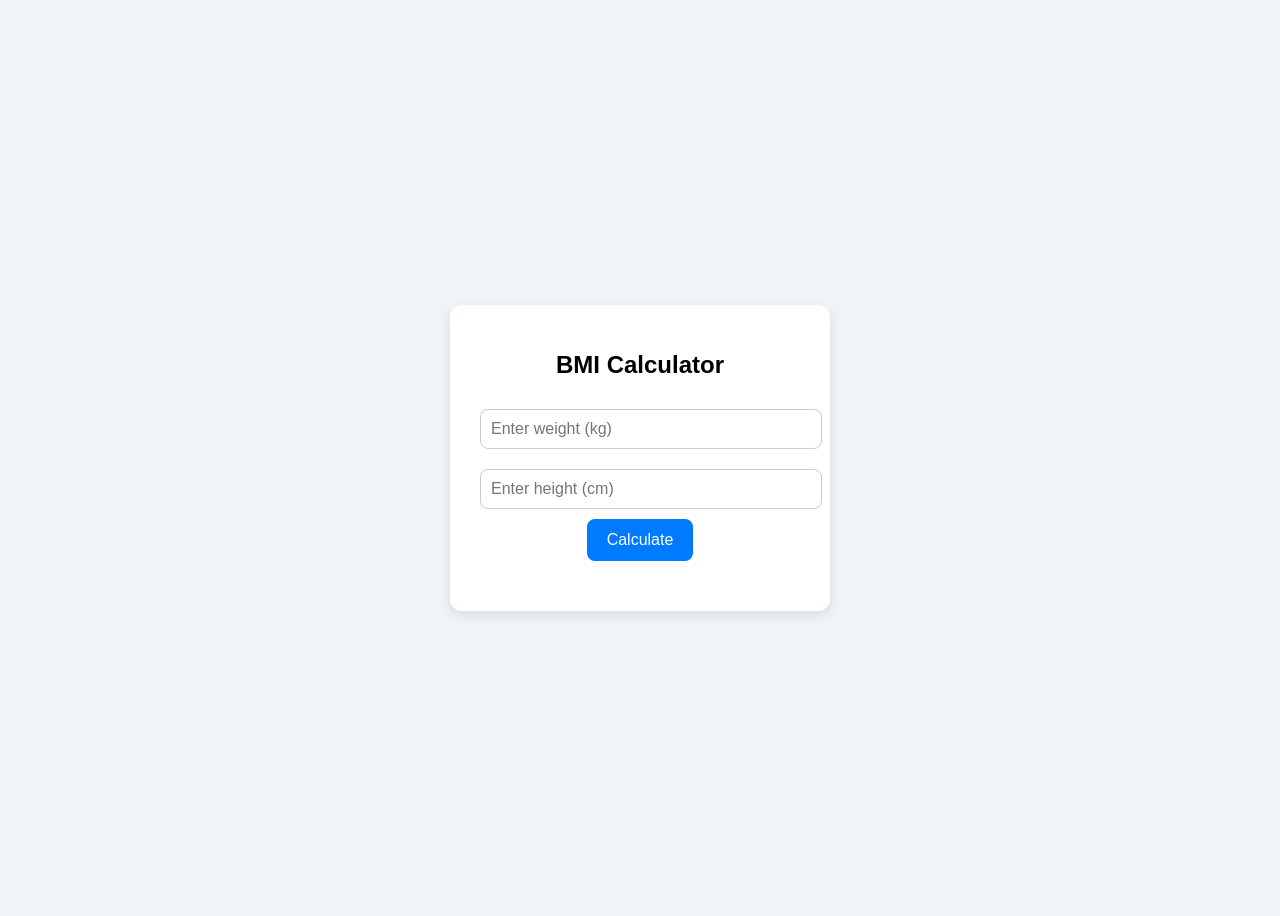
==== calci.html @ 35ed07f1 "Initial commit" ====
<!DOCTYPE html>
<html lang="en">
<head>
  <meta charset="UTF-8">
  <title>BMI Calculator</title>
  <style>
    body {
      font-family: Arial, sans-serif;
      background: #f0f4f8;
      display: flex;
      justify-content: center;
      align-items: center;
      height: 100vh;
    }

    .container {
      background: #fff;
      padding: 30px;
      border-radius: 12px;
      box-shadow: 0 4px 12px rgba(0,0,0,0.1);
      width: 320px;
      text-align: center;
    }

    h1 {
      font-size: 24px;
      margin-bottom: 20px;
    }

    input[type="number"] {
      width: 100%;
      padding: 10px;
      margin: 10px 0;
      border: 1px solid #ccc;
      border-radius: 8px;
      font-size: 16px;
    }

    button {
      padding: 12px 20px;
      background-color: #007BFF;
      color: white;
      border: none;
      border-radius: 8px;
      font-size: 16px;
      cursor: pointer;
      transition: background 0.3s;
    }

    button:hover {
      background-color: #0056b3;
    }

    .result {
      margin-top: 20px;
      font-size: 18px;
    }

    .category {
      font-weight: bold;
      margin-top: 10px;
    }
  </style>
</head>
<body>

  <div class="container">
    <h1>BMI Calculator</h1>
    <input type="number" id="weight" placeholder="Enter weight (kg)" min="1" />
    <input type="number" id="height" placeholder="Enter height (cm)" min="50" />
    <button onclick="calculateBMI()">Calculate</button>
    <div class="result" id="result"></div>
  </div>

  <script>
    function calculateBMI() {
      const weight = parseFloat(document.getElementById("weight").value);
      const heightCm = parseFloat(document.getElementById("height").value);
      const resultDiv = document.getElementById("result");

      if (isNaN(weight) || isNaN(heightCm) || weight <= 0 || heightCm <= 0) {
        resultDiv.innerHTML = "⚠️ Please enter valid positive numbers.";
        resultDiv.style.color = "red";
        return;
      }

      const heightM = heightCm / 100; // Convert cm to meters
      const bmi = weight / (heightM * heightM);
      let category = "";

      if (bmi < 18.5) {
        category = "Underweight";
      } else if (bmi < 24.9) {
        category = "Normal weight";
      } else if (bmi < 29.9) {
        category = "Overweight";
      } else {
        category = "Obese";
      }

      resultDiv.style.color = "#333";
      resultDiv.innerHTML = `Your BMI is <strong>${bmi.toFixed(2)}</strong><div class="category">Category: ${category}</div>`;
    }
  </script>

</body>
</html>
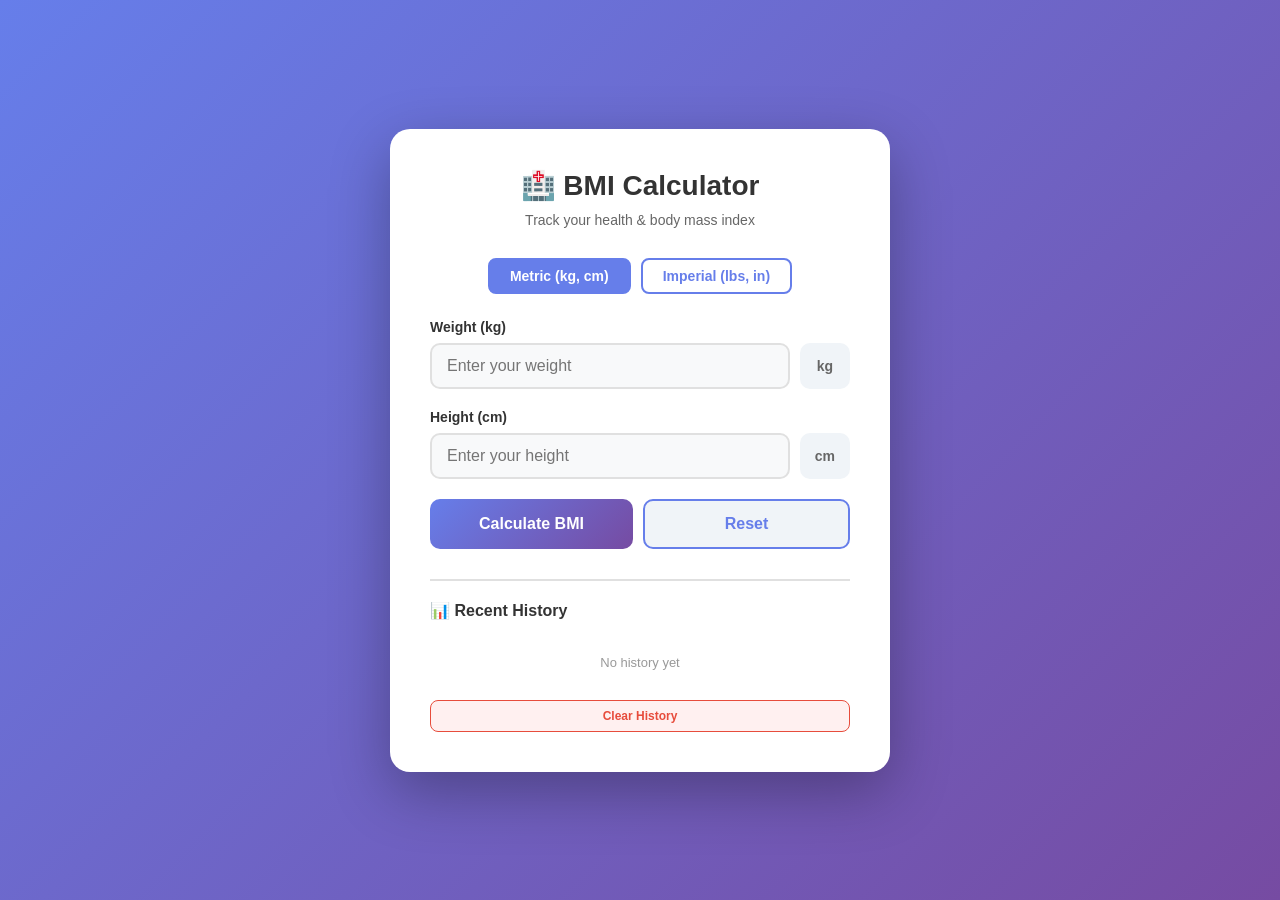
==== commit 99ecdc7e: "new features" ====
--- a/calci.html
+++ b/calci.html
@@ -2,105 +2,619 @@
 <html lang="en">
 <head>
   <meta charset="UTF-8">
-  <title>BMI Calculator</title>
+  <meta name="viewport" content="width=device-width, initial-scale=1.0">
+  <title>BMI Calculator & Health Tracker</title>
   <style>
+    * {
+      margin: 0;
+      padding: 0;
+      box-sizing: border-box;
+    }
+
     body {
-      font-family: Arial, sans-serif;
-      background: #f0f4f8;
+      font-family: 'Segoe UI', Tahoma, Geneva, Verdana, sans-serif;
+      background: linear-gradient(135deg, #667eea 0%, #764ba2 100%);
       display: flex;
       justify-content: center;
       align-items: center;
-      height: 100vh;
+      min-height: 100vh;
+      padding: 20px;
     }
 
     .container {
       background: #fff;
-      padding: 30px;
-      border-radius: 12px;
-      box-shadow: 0 4px 12px rgba(0,0,0,0.1);
-      width: 320px;
+      padding: 40px;
+      border-radius: 20px;
+      box-shadow: 0 20px 60px rgba(0, 0, 0, 0.3);
+      width: 100%;
+      max-width: 500px;
+    }
+
+    h1 {
+      font-size: 28px;
+      margin-bottom: 10px;
+      color: #333;
       text-align: center;
     }
 
-    h1 {
-      font-size: 24px;
+    .subtitle {
+      text-align: center;
+      color: #666;
+      margin-bottom: 30px;
+      font-size: 14px;
+    }
+
+    .unit-toggle {
+      display: flex;
+      justify-content: center;
+      gap: 10px;
+      margin-bottom: 25px;
+    }
+
+    .unit-btn {
+      padding: 8px 20px;
+      border: 2px solid #667eea;
+      background: #fff;
+      color: #667eea;
+      border-radius: 8px;
+      cursor: pointer;
+      font-weight: 600;
+      transition: all 0.3s;
+      font-size: 14px;
+    }
+
+    .unit-btn.active {
+      background: #667eea;
+      color: #fff;
+    }
+
+    .unit-btn:hover {
+      transform: translateY(-2px);
+    }
+
+    .form-group {
       margin-bottom: 20px;
     }
 
+    label {
+      display: block;
+      margin-bottom: 8px;
+      color: #333;
+      font-weight: 600;
+      font-size: 14px;
+    }
+
+    .input-wrapper {
+      position: relative;
+      display: flex;
+      gap: 10px;
+    }
+
     input[type="number"] {
-      width: 100%;
-      padding: 10px;
-      margin: 10px 0;
-      border: 1px solid #ccc;
-      border-radius: 8px;
+      flex: 1;
+      padding: 12px 15px;
+      border: 2px solid #e0e0e0;
+      border-radius: 10px;
       font-size: 16px;
-    }
-
-    button {
-      padding: 12px 20px;
-      background-color: #007BFF;
+      transition: all 0.3s;
+      background: #f8f9fa;
+    }
+
+    input[type="number"]:focus {
+      outline: none;
+      border-color: #667eea;
+      background: #fff;
+      box-shadow: 0 0 0 3px rgba(102, 126, 234, 0.1);
+    }
+
+    .unit-label {
+      padding: 12px 15px;
+      background: #f0f4f8;
+      border-radius: 10px;
+      display: flex;
+      align-items: center;
+      color: #666;
+      font-weight: 600;
+      min-width: 50px;
+      justify-content: center;
+      font-size: 14px;
+    }
+
+    .btn-group {
+      display: flex;
+      gap: 10px;
+      margin-bottom: 25px;
+    }
+
+    button.calculate {
+      flex: 1;
+      padding: 14px 20px;
+      background: linear-gradient(135deg, #667eea 0%, #764ba2 100%);
       color: white;
       border: none;
+      border-radius: 10px;
+      font-size: 16px;
+      font-weight: 600;
+      cursor: pointer;
+      transition: all 0.3s;
+    }
+
+    button.calculate:hover {
+      transform: translateY(-2px);
+      box-shadow: 0 10px 20px rgba(102, 126, 234, 0.3);
+    }
+
+    button.calculate:active {
+      transform: translateY(0);
+    }
+
+    button.reset {
+      flex: 1;
+      padding: 14px 20px;
+      background: #f0f4f8;
+      color: #667eea;
+      border: 2px solid #667eea;
+      border-radius: 10px;
+      font-size: 16px;
+      font-weight: 600;
+      cursor: pointer;
+      transition: all 0.3s;
+    }
+
+    button.reset:hover {
+      background: #e8ecf5;
+    }
+
+    .result-container {
+      display: none;
+      margin-top: 30px;
+      padding: 25px;
+      background: #f8f9fa;
+      border-radius: 15px;
+      border-left: 5px solid #667eea;
+    }
+
+    .result-container.show {
+      display: block;
+      animation: slideIn 0.4s ease;
+    }
+
+    @keyframes slideIn {
+      from {
+        opacity: 0;
+        transform: translateY(-10px);
+      }
+      to {
+        opacity: 1;
+        transform: translateY(0);
+      }
+    }
+
+    .bmi-value {
+      font-size: 48px;
+      font-weight: bold;
+      color: #667eea;
+      text-align: center;
+      margin-bottom: 10px;
+    }
+
+    .bmi-category {
+      font-size: 20px;
+      font-weight: 600;
+      text-align: center;
+      margin-bottom: 20px;
+      padding: 10px;
       border-radius: 8px;
+      background: #fff;
+    }
+
+    .bmi-category.underweight {
+      color: #3498db;
+      border: 2px solid #3498db;
+    }
+
+    .bmi-category.normal {
+      color: #27ae60;
+      border: 2px solid #27ae60;
+    }
+
+    .bmi-category.overweight {
+      color: #f39c12;
+      border: 2px solid #f39c12;
+    }
+
+    .bmi-category.obese {
+      color: #e74c3c;
+      border: 2px solid #e74c3c;
+    }
+
+    .bmi-range {
+      display: grid;
+      grid-template-columns: repeat(4, 1fr);
+      gap: 10px;
+      margin-top: 20px;
+      font-size: 12px;
+      text-align: center;
+    }
+
+    .range-item {
+      padding: 12px 8px;
+      border-radius: 8px;
+      background: #fff;
+      border: 2px solid #e0e0e0;
+    }
+
+    .range-item.current {
+      border-color: #667eea;
+      background: #f0f4f8;
+      font-weight: 600;
+    }
+
+    .range-label {
+      display: block;
+      font-weight: 600;
+      margin-bottom: 5px;
+    }
+
+    .range-value {
+      display: block;
+      color: #666;
+      font-size: 11px;
+    }
+
+    .health-tips {
+      margin-top: 20px;
+      padding: 15px;
+      background: #fff;
+      border-radius: 8px;
+      border-left: 4px solid #667eea;
+    }
+
+    .health-tips h4 {
+      color: #667eea;
+      margin-bottom: 10px;
+      font-size: 14px;
+    }
+
+    .health-tips p {
+      color: #666;
+      font-size: 13px;
+      line-height: 1.6;
+      margin: 0;
+    }
+
+    .history {
+      margin-top: 30px;
+      padding-top: 20px;
+      border-top: 2px solid #e0e0e0;
+    }
+
+    .history h3 {
       font-size: 16px;
+      color: #333;
+      margin-bottom: 15px;
+    }
+
+    .history-list {
+      max-height: 200px;
+      overflow-y: auto;
+    }
+
+    .history-item {
+      display: flex;
+      justify-content: space-between;
+      align-items: center;
+      padding: 10px;
+      background: #f8f9fa;
+      border-radius: 8px;
+      margin-bottom: 8px;
+      font-size: 13px;
+    }
+
+    .history-item-value {
+      font-weight: 600;
+      color: #667eea;
+    }
+
+    .history-item-date {
+      color: #999;
+      font-size: 12px;
+    }
+
+    .clear-history {
+      width: 100%;
+      padding: 8px;
+      background: #fff0f0;
+      color: #e74c3c;
+      border: 1px solid #e74c3c;
+      border-radius: 8px;
       cursor: pointer;
-      transition: background 0.3s;
-    }
-
-    button:hover {
-      background-color: #0056b3;
-    }
-
-    .result {
-      margin-top: 20px;
-      font-size: 18px;
-    }
-
-    .category {
-      font-weight: bold;
+      font-size: 12px;
+      font-weight: 600;
+      transition: all 0.3s;
       margin-top: 10px;
+    }
+
+    .clear-history:hover {
+      background: #e74c3c;
+      color: #fff;
+    }
+
+    .error {
+      color: #e74c3c;
+      padding: 12px;
+      background: #ffe6e6;
+      border-radius: 8px;
+      margin-bottom: 20px;
+      text-align: center;
+      font-weight: 500;
+      display: none;
+    }
+
+    .error.show {
+      display: block;
+      animation: shake 0.3s ease;
+    }
+
+    @keyframes shake {
+      0%, 100% { transform: translateX(0); }
+      25% { transform: translateX(-5px); }
+      75% { transform: translateX(5px); }
+    }
+
+    @media (max-width: 480px) {
+      .container {
+        padding: 25px;
+      }
+
+      h1 {
+        font-size: 24px;
+      }
+
+      .bmi-value {
+        font-size: 36px;
+      }
+
+      .bmi-range {
+        grid-template-columns: repeat(2, 1fr);
+      }
     }
   </style>
 </head>
 <body>
 
   <div class="container">
-    <h1>BMI Calculator</h1>
-    <input type="number" id="weight" placeholder="Enter weight (kg)" min="1" />
-    <input type="number" id="height" placeholder="Enter height (cm)" min="50" />
-    <button onclick="calculateBMI()">Calculate</button>
-    <div class="result" id="result"></div>
+    <h1>🏥 BMI Calculator</h1>
+    <p class="subtitle">Track your health & body mass index</p>
+
+    <div class="error" id="error"></div>
+
+    <div class="unit-toggle">
+      <button class="unit-btn active" onclick="setUnit('metric')">Metric (kg, cm)</button>
+      <button class="unit-btn" onclick="setUnit('imperial')">Imperial (lbs, in)</button>
+    </div>
+
+    <div class="form-group">
+      <label for="weight">Weight <span id="weight-unit">(kg)</span></label>
+      <div class="input-wrapper">
+        <input type="number" id="weight" placeholder="Enter your weight" min="1" step="0.1" />
+        <div class="unit-label" id="weight-label">kg</div>
+      </div>
+    </div>
+
+    <div class="form-group">
+      <label for="height">Height <span id="height-unit">(cm)</span></label>
+      <div class="input-wrapper">
+        <input type="number" id="height" placeholder="Enter your height" min="50" step="0.1" />
+        <div class="unit-label" id="height-label">cm</div>
+      </div>
+    </div>
+
+    <div class="btn-group">
+      <button class="calculate" onclick="calculateBMI()">Calculate BMI</button>
+      <button class="reset" onclick="resetForm()">Reset</button>
+    </div>
+
+    <div class="result-container" id="resultContainer">
+      <div class="bmi-value" id="bmiValue">0.00</div>
+      <div class="bmi-category" id="categoryDisplay"></div>
+
+      <div class="bmi-range">
+        <div class="range-item">
+          <span class="range-label">Underweight</span>
+          <span class="range-value">&lt; 18.5</span>
+        </div>
+        <div class="range-item">
+          <span class="range-label">Normal</span>
+          <span class="range-value">18.5-24.9</span>
+        </div>
+        <div class="range-item">
+          <span class="range-label">Overweight</span>
+          <span class="range-value">25-29.9</span>
+        </div>
+        <div class="range-item">
+          <span class="range-label">Obese</span>
+          <span class="range-value">&ge; 30</span>
+        </div>
+      </div>
+
+      <div class="health-tips" id="healthTips"></div>
+    </div>
+
+    <div class="history">
+      <h3>📊 Recent History</h3>
+      <div class="history-list" id="historyList">
+        <p style="color: #999; text-align: center; font-size: 13px; padding: 20px;">No history yet</p>
+      </div>
+      <button class="clear-history" onclick="clearHistory()">Clear History</button>
+    </div>
   </div>
 
   <script>
+    let currentUnit = 'metric';
+    let history = JSON.parse(localStorage.getItem('bmiHistory')) || [];
+
+    const healthTipsData = {
+      underweight: "💡 Tips: Eat nutrient-dense foods, include proteins & healthy fats, do strength training.",
+      normal: "✅ Great! Maintain your health with regular exercise and balanced diet.",
+      overweight: "⚠️ Tips: Increase physical activity, reduce calorie intake, drink more water.",
+      obese: "🏥 Tips: Consult a healthcare provider, start with light exercise, plan nutritious meals."
+    };
+
+    function setUnit(unit) {
+      currentUnit = unit;
+      const buttons = document.querySelectorAll('.unit-btn');
+      buttons.forEach(btn => btn.classList.remove('active'));
+      event.target.classList.add('active');
+
+      if (unit === 'metric') {
+        document.getElementById('weight-unit').textContent = '(kg)';
+        document.getElementById('height-unit').textContent = '(cm)';
+        document.getElementById('weight-label').textContent = 'kg';
+        document.getElementById('height-label').textContent = 'cm';
+        document.getElementById('weight').placeholder = 'Enter weight in kg';
+        document.getElementById('height').placeholder = 'Enter height in cm';
+      } else {
+        document.getElementById('weight-unit').textContent = '(lbs)';
+        document.getElementById('height-unit').textContent = '(in)';
+        document.getElementById('weight-label').textContent = 'lbs';
+        document.getElementById('height-label').textContent = 'in';
+        document.getElementById('weight').placeholder = 'Enter weight in lbs';
+        document.getElementById('height').placeholder = 'Enter height in inches';
+      }
+      resetForm();
+    }
+
     function calculateBMI() {
-      const weight = parseFloat(document.getElementById("weight").value);
-      const heightCm = parseFloat(document.getElementById("height").value);
-      const resultDiv = document.getElementById("result");
-
-      if (isNaN(weight) || isNaN(heightCm) || weight <= 0 || heightCm <= 0) {
-        resultDiv.innerHTML = "⚠️ Please enter valid positive numbers.";
-        resultDiv.style.color = "red";
+      const errorDiv = document.getElementById('error');
+      errorDiv.classList.remove('show');
+
+      const weight = parseFloat(document.getElementById('weight').value);
+      const height = parseFloat(document.getElementById('height').value);
+
+      if (isNaN(weight) || isNaN(height) || weight <= 0 || height <= 0) {
+        showError('⚠️ Please enter valid positive numbers for both weight and height.');
         return;
       }
 
-      const heightM = heightCm / 100; // Convert cm to meters
-      const bmi = weight / (heightM * heightM);
-      let category = "";
+      let bmi;
+      if (currentUnit === 'metric') {
+        const heightM = height / 100;
+        bmi = weight / (heightM * heightM);
+      } else {
+        // Imperial formula: (weight in lbs / (height in inches)²) × 703
+        bmi = (weight / (height * height)) * 703;
+      }
+
+      let category = '';
+      let categoryClass = '';
 
       if (bmi < 18.5) {
-        category = "Underweight";
-      } else if (bmi < 24.9) {
-        category = "Normal weight";
-      } else if (bmi < 29.9) {
-        category = "Overweight";
+        category = 'Underweight';
+        categoryClass = 'underweight';
+      } else if (bmi < 25) {
+        category = 'Normal Weight';
+        categoryClass = 'normal';
+      } else if (bmi < 30) {
+        category = 'Overweight';
+        categoryClass = 'overweight';
       } else {
-        category = "Obese";
-      }
-
-      resultDiv.style.color = "#333";
-      resultDiv.innerHTML = `Your BMI is <strong>${bmi.toFixed(2)}</strong><div class="category">Category: ${category}</div>`;
-    }
+        category = 'Obese';
+        categoryClass = 'obese';
+      }
+
+      displayResult(bmi, category, categoryClass);
+      addToHistory(bmi, category);
+    }
+
+    function displayResult(bmi, category, categoryClass) {
+      document.getElementById('bmiValue').textContent = bmi.toFixed(2);
+
+      const categoryDisplay = document.getElementById('categoryDisplay');
+      categoryDisplay.textContent = category;
+      categoryDisplay.className = `bmi-category ${categoryClass}`;
+
+      // Update range items
+      const rangeItems = document.querySelectorAll('.range-item');
+      rangeItems.forEach(item => item.classList.remove('current'));
+      
+      const categoryMap = { underweight: 0, normal: 1, overweight: 2, obese: 3 };
+      if (categoryClass in categoryMap) {
+        rangeItems[categoryMap[categoryClass]].classList.add('current');
+      }
+
+      // Display health tips
+      const tipsKey = categoryClass === 'normal' ? 'normal' : categoryClass;
+      document.getElementById('healthTips').innerHTML = 
+        `<h4>📝 Personalized Tips</h4><p>${healthTipsData[tipsKey]}</p>`;
+
+      document.getElementById('resultContainer').classList.add('show');
+    }
+
+    function addToHistory(bmi, category) {
+      const now = new Date();
+      const dateStr = now.toLocaleDateString() + ' ' + now.toLocaleTimeString([], {hour: '2-digit', minute:'2-digit'});
+      
+      history.unshift({ bmi: bmi.toFixed(2), category, date: dateStr });
+      if (history.length > 10) history.pop();
+      
+      localStorage.setItem('bmiHistory', JSON.stringify(history));
+      displayHistory();
+    }
+
+    function displayHistory() {
+      const historyList = document.getElementById('historyList');
+      
+      if (history.length === 0) {
+        historyList.innerHTML = '<p style="color: #999; text-align: center; font-size: 13px; padding: 20px;">No history yet</p>';
+        return;
+      }
+
+      historyList.innerHTML = history.map(item => `
+        <div class="history-item">
+          <div>
+            <span class="history-item-value">${item.bmi}</span>
+            <span style="color: #999; margin-left: 8px;">${item.category}</span>
+          </div>
+          <span class="history-item-date">${item.date}</span>
+        </div>
+      `).join('');
+    }
+
+    function resetForm() {
+      document.getElementById('weight').value = '';
+      document.getElementById('height').value = '';
+      document.getElementById('resultContainer').classList.remove('show');
+      document.getElementById('error').classList.remove('show');
+    }
+
+    function clearHistory() {
+      if (history.length === 0) return;
+      
+      if (confirm('Are you sure you want to clear all history?')) {
+        history = [];
+        localStorage.setItem('bmiHistory', JSON.stringify(history));
+        displayHistory();
+      }
+    }
+
+    function showError(message) {
+      const errorDiv = document.getElementById('error');
+      errorDiv.textContent = message;
+      errorDiv.classList.add('show');
+    }
+
+    // Allow Enter key to calculate
+    document.getElementById('weight').addEventListener('keypress', function(e) {
+      if (e.key === 'Enter') calculateBMI();
+    });
+
+    document.getElementById('height').addEventListener('keypress', function(e) {
+      if (e.key === 'Enter') calculateBMI();
+    });
+
+    // Load history on page load
+    displayHistory();
   </script>
 
 </body>
